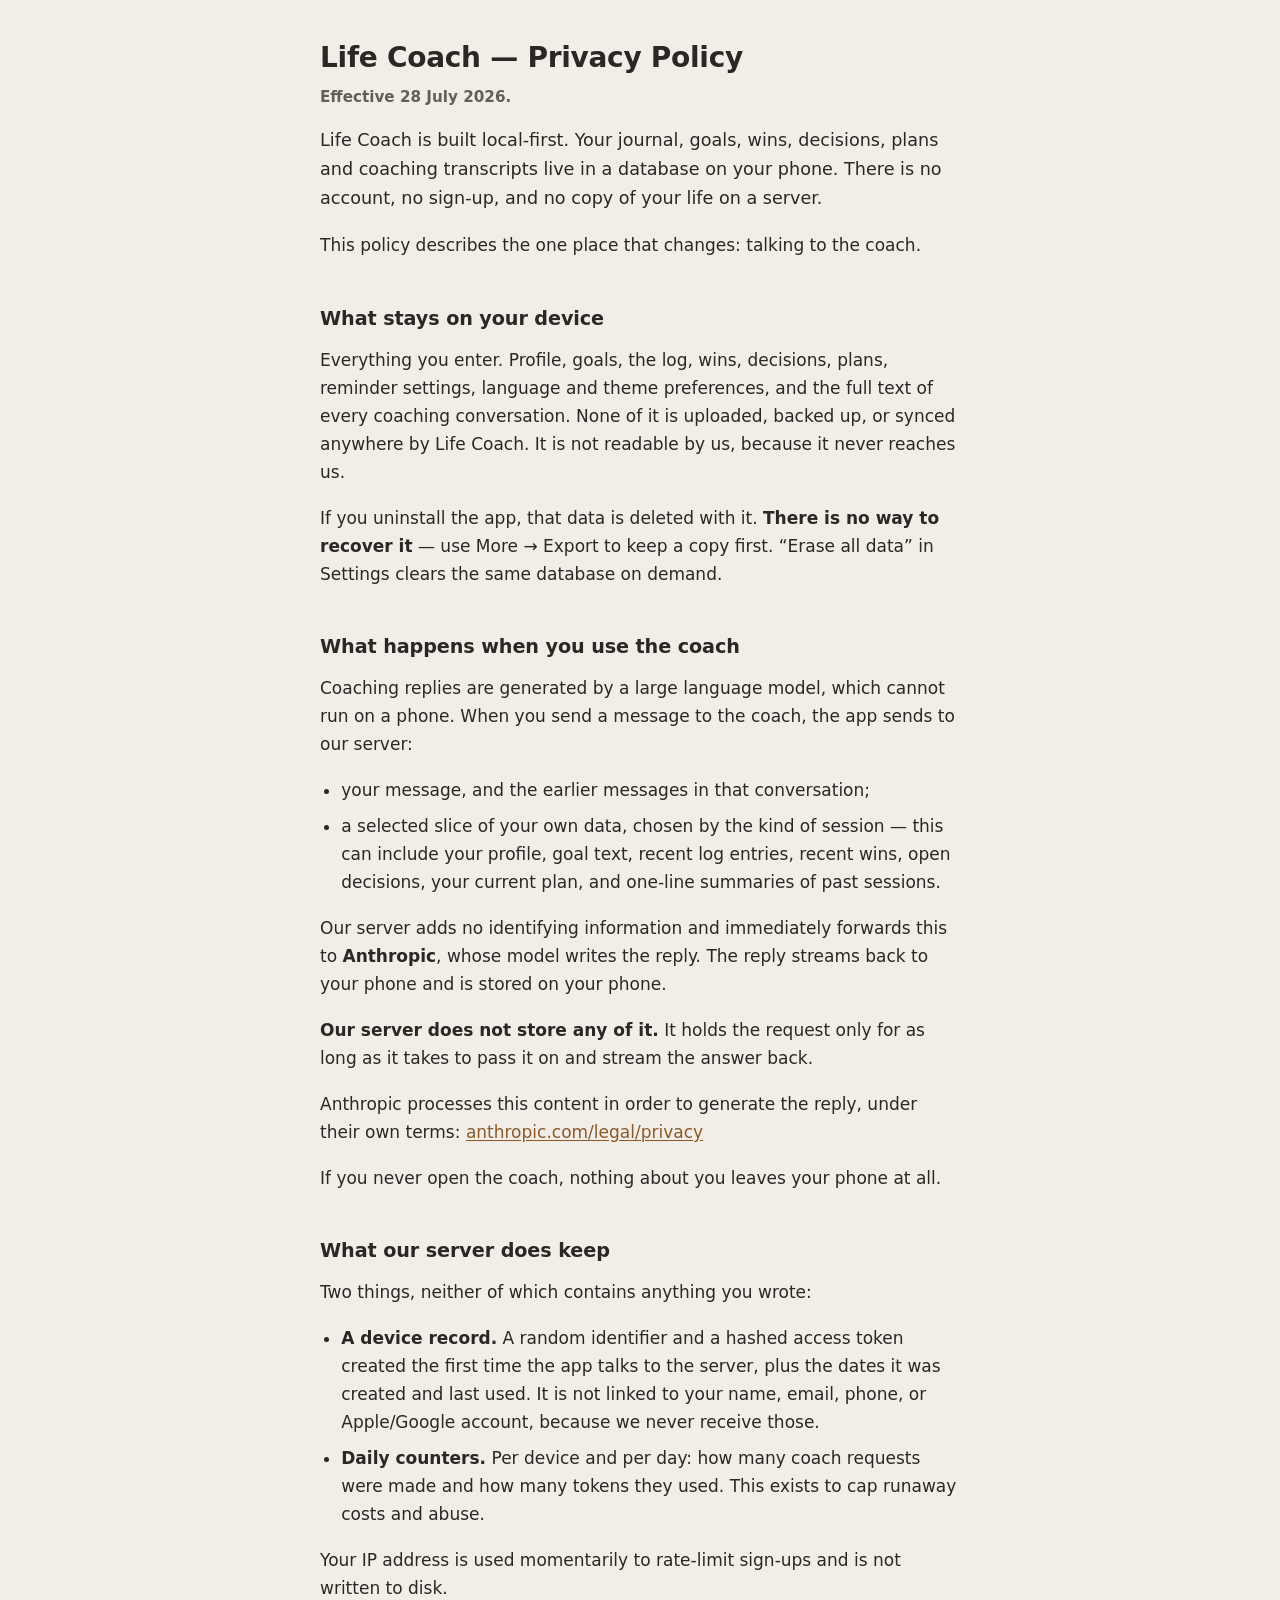
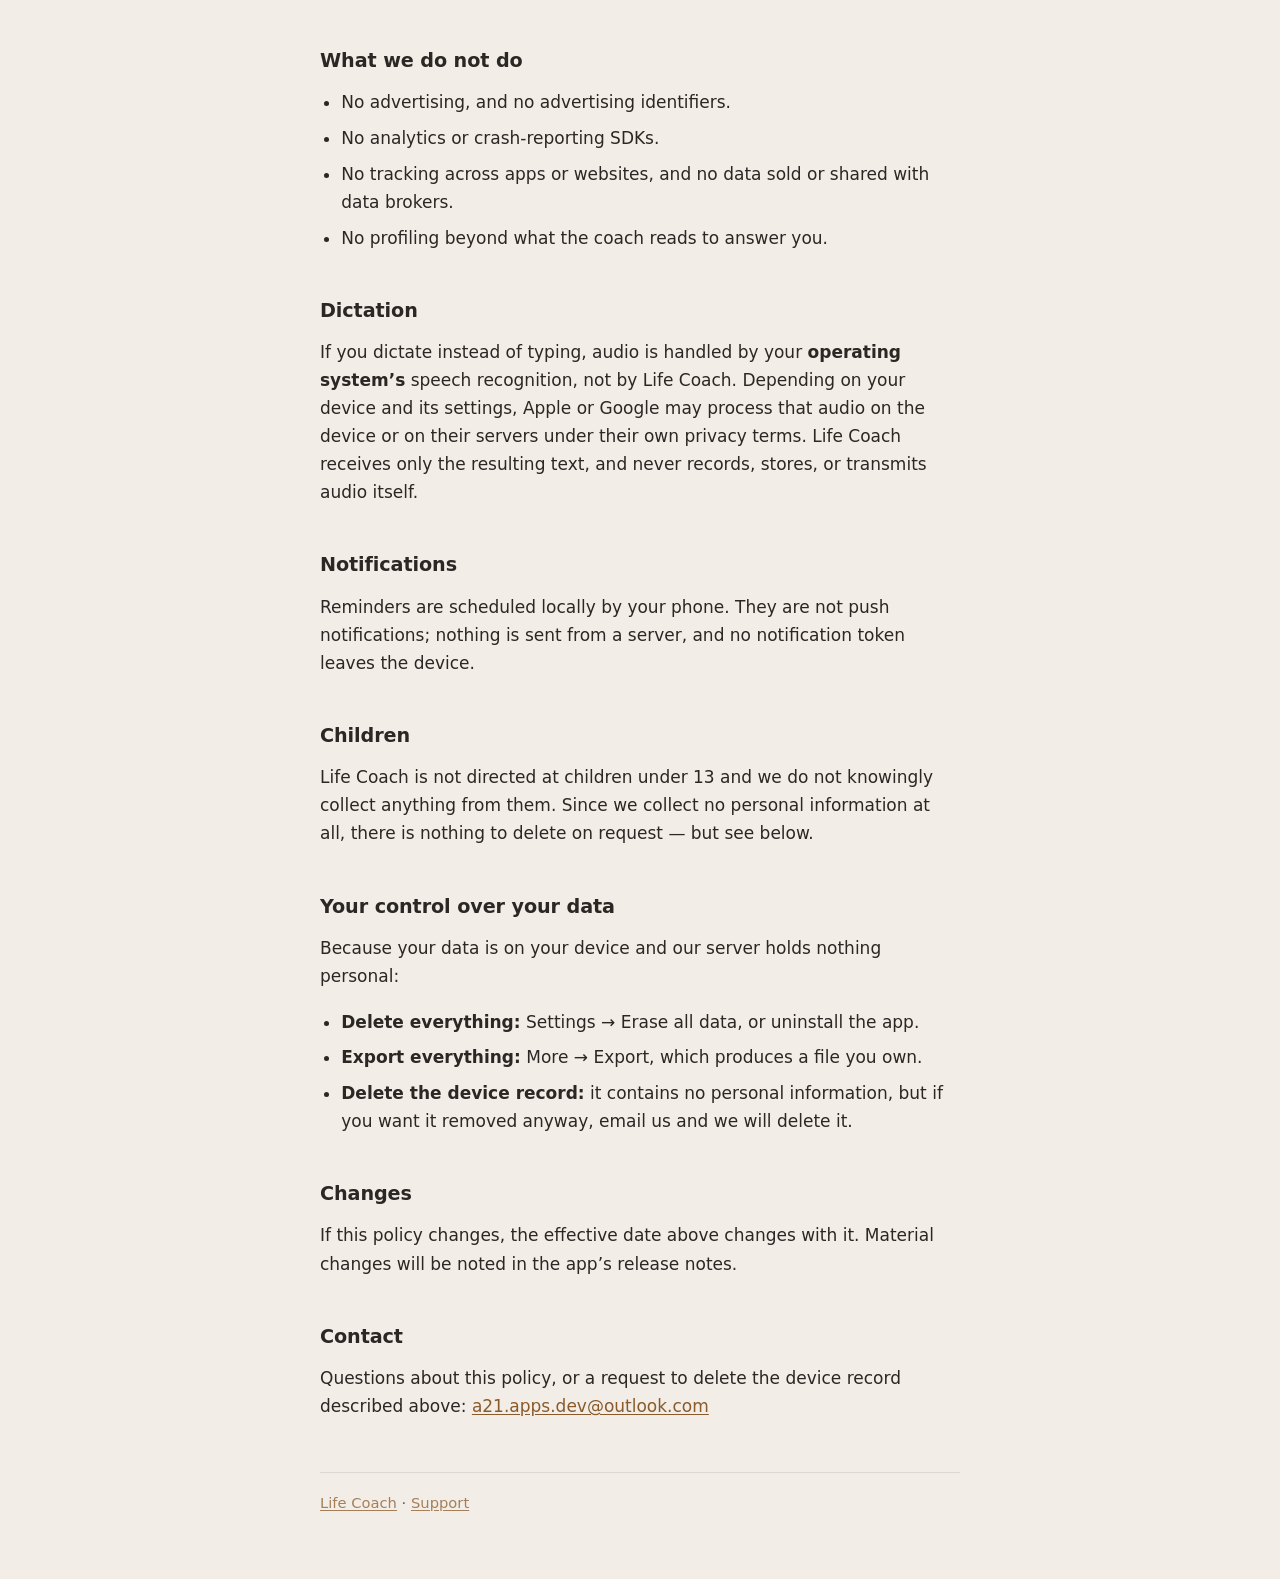
==== privacy-policy.html @ a93ba4fa "Publish the privacy policy and support page Both stores require each of these to be a reachable URL," ====
<!doctype html>
<html lang="en">
<head>
<meta charset="utf-8">
<meta name="viewport" content="width=device-width, initial-scale=1">
<title>Privacy Policy — Life Coach</title>
<meta name="description" content="Life Coach is local-first: your journal, goals and coaching transcripts are stored on your phone, not on a server.">
<link rel="stylesheet" href="style.css">
</head>
<body>
<main>

<h1>Life Coach — Privacy Policy</h1>
<p class="meta"><strong>Effective 28 July 2026.</strong></p>

<p class="lede">Life Coach is built local-first. Your journal, goals, wins,
decisions, plans and coaching transcripts live in a database on your phone.
There is no account, no sign-up, and no copy of your life on a server.</p>

<p>This policy describes the one place that changes: talking to the coach.</p>

<h2>What stays on your device</h2>

<p>Everything you enter. Profile, goals, the log, wins, decisions, plans,
reminder settings, language and theme preferences, and the full text of every
coaching conversation. None of it is uploaded, backed up, or synced anywhere by
Life Coach. It is not readable by us, because it never reaches us.</p>

<p>If you uninstall the app, that data is deleted with it. <strong>There is no
way to recover it</strong> — use More → Export to keep a copy first. “Erase all
data” in Settings clears the same database on demand.</p>

<h2>What happens when you use the coach</h2>

<p>Coaching replies are generated by a large language model, which cannot run on
a phone. When you send a message to the coach, the app sends to our server:</p>

<ul>
  <li>your message, and the earlier messages in that conversation;</li>
  <li>a selected slice of your own data, chosen by the kind of session — this
    can include your profile, goal text, recent log entries, recent wins, open
    decisions, your current plan, and one-line summaries of past sessions.</li>
</ul>

<p>Our server adds no identifying information and immediately forwards this to
<strong>Anthropic</strong>, whose model writes the reply. The reply streams back
to your phone and is stored on your phone.</p>

<p><strong>Our server does not store any of it.</strong> It holds the request
only for as long as it takes to pass it on and stream the answer back.</p>

<p>Anthropic processes this content in order to generate the reply, under their
own terms: <a href="https://www.anthropic.com/legal/privacy">anthropic.com/legal/privacy</a></p>

<p>If you never open the coach, nothing about you leaves your phone at all.</p>

<h2>What our server does keep</h2>

<p>Two things, neither of which contains anything you wrote:</p>

<ul>
  <li><strong>A device record.</strong> A random identifier and a hashed access
    token created the first time the app talks to the server, plus the dates it
    was created and last used. It is not linked to your name, email, phone, or
    Apple/Google account, because we never receive those.</li>
  <li><strong>Daily counters.</strong> Per device and per day: how many coach
    requests were made and how many tokens they used. This exists to cap runaway
    costs and abuse.</li>
</ul>

<p>Your IP address is used momentarily to rate-limit sign-ups and is not written
to disk.</p>

<h2>What we do not do</h2>

<ul>
  <li>No advertising, and no advertising identifiers.</li>
  <li>No analytics or crash-reporting SDKs.</li>
  <li>No tracking across apps or websites, and no data sold or shared with data
    brokers.</li>
  <li>No profiling beyond what the coach reads to answer you.</li>
</ul>

<h2>Dictation</h2>

<p>If you dictate instead of typing, audio is handled by your <strong>operating
system’s</strong> speech recognition, not by Life Coach. Depending on your
device and its settings, Apple or Google may process that audio on the device or
on their servers under their own privacy terms. Life Coach receives only the
resulting text, and never records, stores, or transmits audio itself.</p>

<h2>Notifications</h2>

<p>Reminders are scheduled locally by your phone. They are not push
notifications; nothing is sent from a server, and no notification token leaves
the device.</p>

<h2>Children</h2>

<p>Life Coach is not directed at children under 13 and we do not knowingly
collect anything from them. Since we collect no personal information at all,
there is nothing to delete on request — but see below.</p>

<h2>Your control over your data</h2>

<p>Because your data is on your device and our server holds nothing personal:</p>

<ul>
  <li><strong>Delete everything:</strong> Settings → Erase all data, or uninstall
    the app.</li>
  <li><strong>Export everything:</strong> More → Export, which produces a file
    you own.</li>
  <li><strong>Delete the device record:</strong> it contains no personal
    information, but if you want it removed anyway, email us and we will delete
    it.</li>
</ul>

<h2>Changes</h2>

<p>If this policy changes, the effective date above changes with it. Material
changes will be noted in the app’s release notes.</p>

<h2>Contact</h2>

<p>Questions about this policy, or a request to delete the device record
described above:
<a href="mailto:a21.apps.dev@outlook.com">a21.apps.dev@outlook.com</a></p>

<footer>
  <a href="./">Life Coach</a> · <a href="support.html">Support</a>
</footer>

</main>
</body>
</html>
---- style.css ----
/*
 * One stylesheet, no web fonts, no CDN, no analytics. Deliberate: these pages
 * are the privacy policy and support page for an app whose whole claim is that
 * it doesn't phone home. A Google Fonts <link> here would make a request to a
 * third party on the very page promising it doesn't — so everything is local
 * and the system font stack does the work.
 */

:root { color-scheme: light dark; }

* { box-sizing: border-box; }

body {
  margin: 0;
  padding: 2.5rem 1.25rem 4rem;
  font-family: ui-sans-serif, system-ui, -apple-system, "Segoe UI", Roboto,
    "Helvetica Neue", Arial, sans-serif;
  font-size: 1.0625rem;
  line-height: 1.65;
  /* softLight.bg / softDark.bg from the app's theme.ts, so the pages read as
     part of the same product rather than a bolted-on legal appendix. */
  background: #f2eee7;
  color: #2b2724;
  -webkit-text-size-adjust: 100%;
}

main { max-width: 40rem; margin: 0 auto; }

h1 {
  font-size: 1.75rem;
  line-height: 1.25;
  letter-spacing: -0.01em;
  margin: 0 0 0.35em;
}

h2 {
  font-size: 1.2rem;
  letter-spacing: -0.005em;
  margin: 2.25em 0 0.6em;
}

h3 { font-size: 1.03rem; margin: 1.9em 0 0.4em; }

p, ul, ol { margin: 0 0 1.05em; }
ul { padding-left: 1.25em; }
li { margin-bottom: 0.45em; }

a { color: #8a5a2b; text-underline-offset: 2px; }
a:hover { text-decoration-thickness: 2px; }

strong { font-weight: 650; }

hr {
  border: 0;
  border-top: 1px solid rgba(0, 0, 0, 0.12);
  margin: 2.5em 0;
}

.lede { font-size: 1.1rem; }
.meta { font-size: 0.95rem; opacity: 0.72; }

.nav { margin: 0 0 2em; font-size: 0.95rem; }

footer {
  margin-top: 3.5em;
  padding-top: 1.25em;
  border-top: 1px solid rgba(0, 0, 0, 0.12);
  font-size: 0.92rem;
  opacity: 0.75;
}

@media (prefers-color-scheme: dark) {
  body { background: #191817; color: #e6e1d9; }
  a { color: #d8a76a; }
  hr, footer { border-color: rgba(255, 255, 255, 0.14); }
}
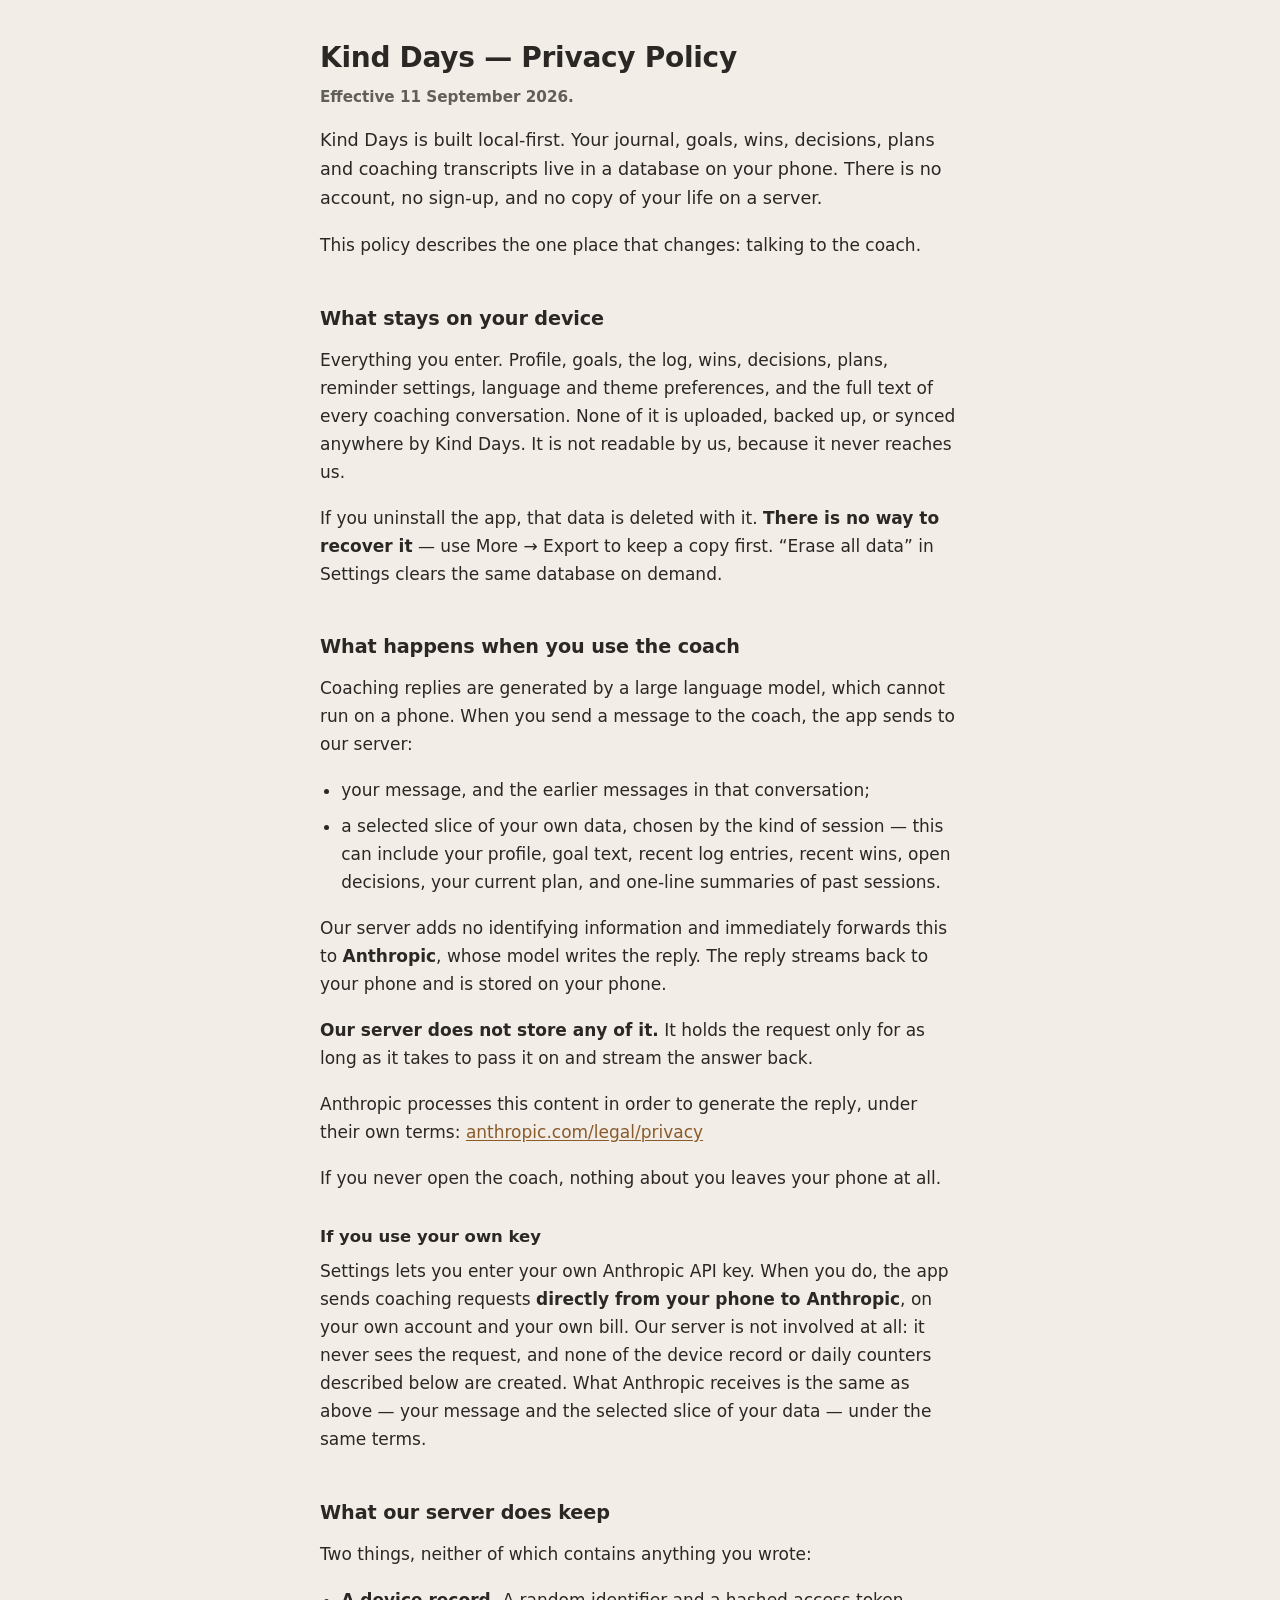
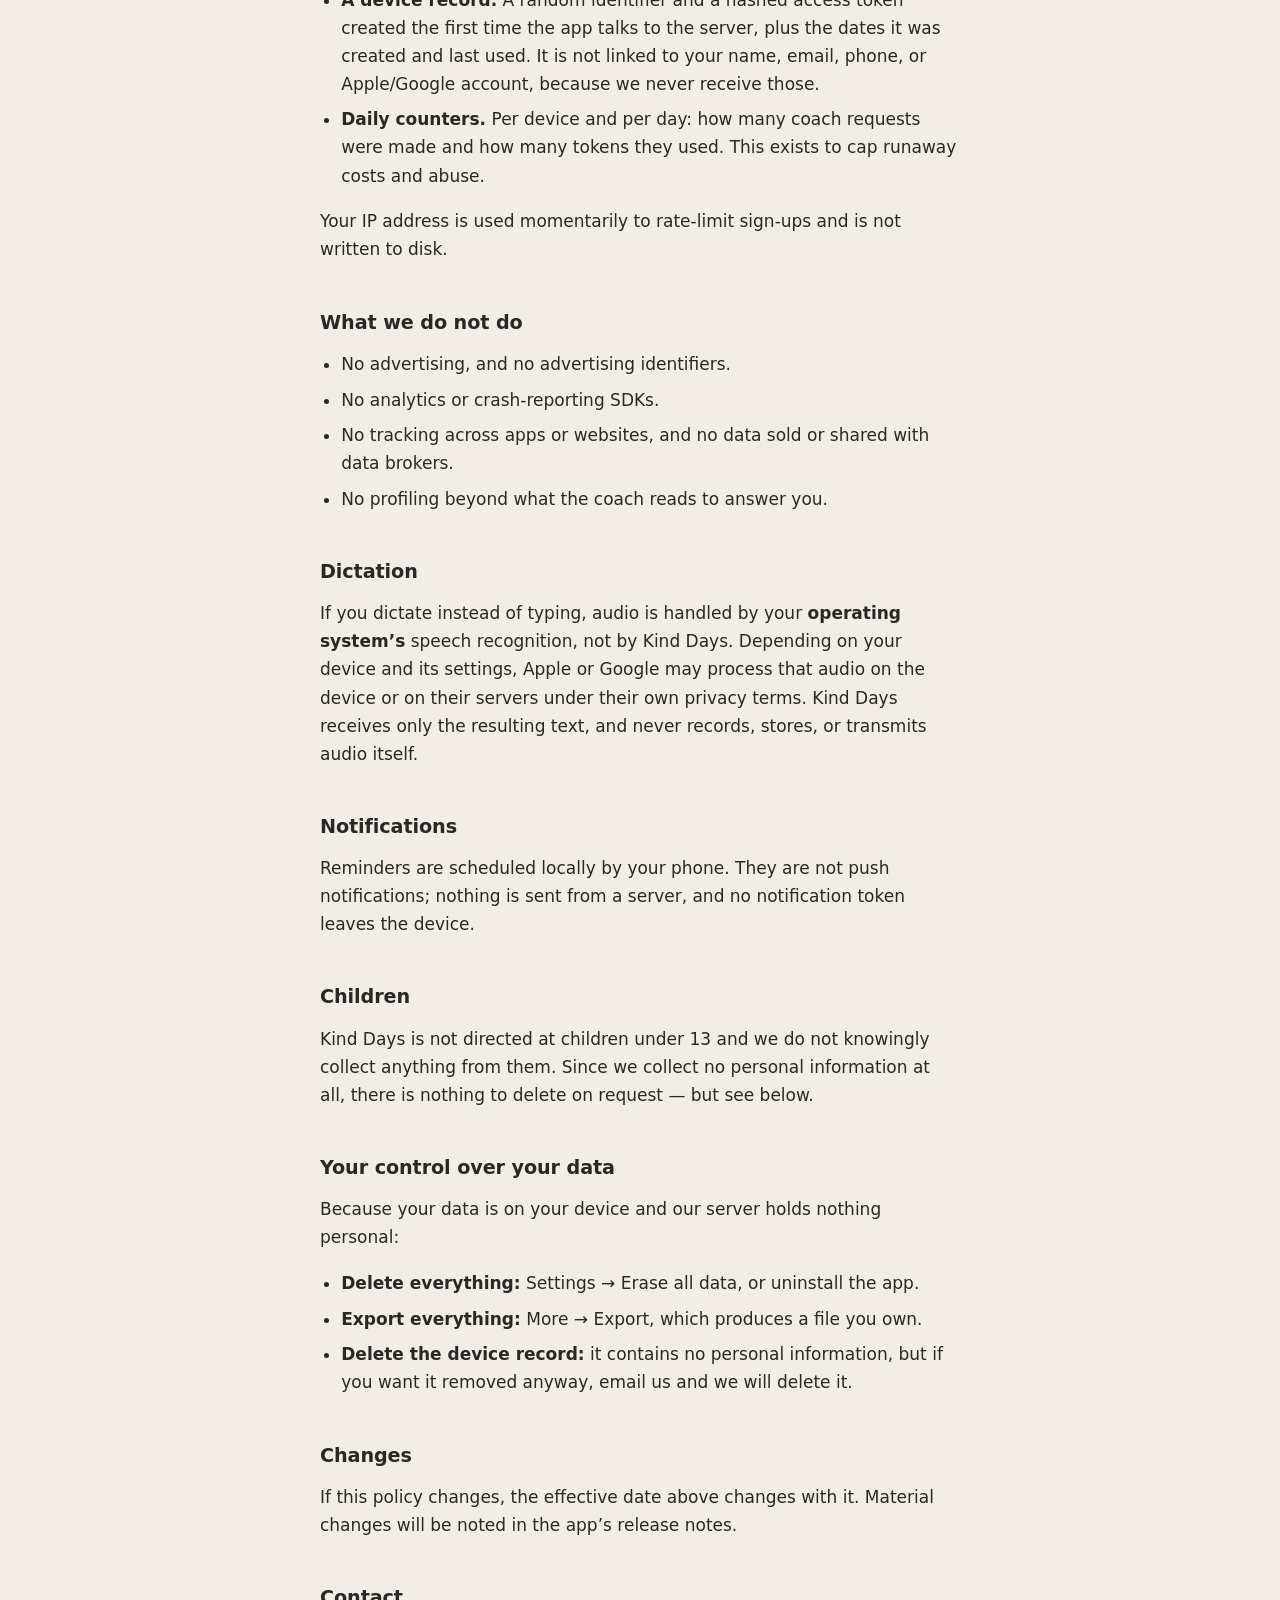
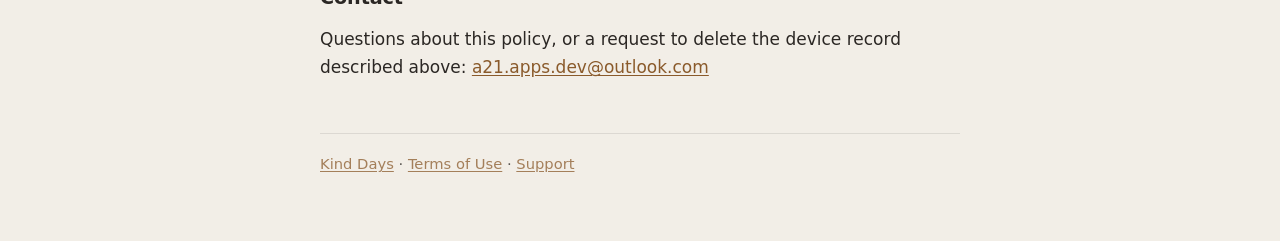
==== commit 2f86ab93: "Kind Days: the coach ships free during early access, terms gain governing law The pages catch up wit" ====
--- a/privacy-policy.html
+++ b/privacy-policy.html
@@ -3,17 +3,17 @@
 <head>
 <meta charset="utf-8">
 <meta name="viewport" content="width=device-width, initial-scale=1">
-<title>Privacy Policy — Life Coach</title>
-<meta name="description" content="Life Coach is local-first: your journal, goals and coaching transcripts are stored on your phone, not on a server.">
+<title>Privacy Policy — Kind Days</title>
+<meta name="description" content="Kind Days is local-first: your journal, goals and coaching transcripts are stored on your phone, not on a server.">
 <link rel="stylesheet" href="style.css">
 </head>
 <body>
 <main>
 
-<h1>Life Coach — Privacy Policy</h1>
-<p class="meta"><strong>Effective 28 July 2026.</strong></p>
+<h1>Kind Days — Privacy Policy</h1>
+<p class="meta"><strong>Effective 11 September 2026.</strong></p>
 
-<p class="lede">Life Coach is built local-first. Your journal, goals, wins,
+<p class="lede">Kind Days is built local-first. Your journal, goals, wins,
 decisions, plans and coaching transcripts live in a database on your phone.
 There is no account, no sign-up, and no copy of your life on a server.</p>
 
@@ -24,7 +24,7 @@
 <p>Everything you enter. Profile, goals, the log, wins, decisions, plans,
 reminder settings, language and theme preferences, and the full text of every
 coaching conversation. None of it is uploaded, backed up, or synced anywhere by
-Life Coach. It is not readable by us, because it never reaches us.</p>
+Kind Days. It is not readable by us, because it never reaches us.</p>
 
 <p>If you uninstall the app, that data is deleted with it. <strong>There is no
 way to recover it</strong> — use More → Export to keep a copy first. “Erase all
@@ -54,6 +54,15 @@
 
 <p>If you never open the coach, nothing about you leaves your phone at all.</p>
 
+<h3>If you use your own key</h3>
+
+<p>Settings lets you enter your own Anthropic API key. When you do, the app
+sends coaching requests <strong>directly from your phone to Anthropic</strong>,
+on your own account and your own bill. Our server is not involved at all: it
+never sees the request, and none of the device record or daily counters
+described below are created. What Anthropic receives is the same as above —
+your message and the selected slice of your data — under the same terms.</p>
+
 <h2>What our server does keep</h2>
 
 <p>Two things, neither of which contains anything you wrote:</p>
@@ -64,8 +73,8 @@
     was created and last used. It is not linked to your name, email, phone, or
     Apple/Google account, because we never receive those.</li>
   <li><strong>Daily counters.</strong> Per device and per day: how many coach
-    requests were made and how many tokens they used. This exists to cap runaway
-    costs and abuse.</li>
+    requests were made and how many tokens they used. This exists to cap
+    runaway costs and abuse.</li>
 </ul>
 
 <p>Your IP address is used momentarily to rate-limit sign-ups and is not written
@@ -84,9 +93,9 @@
 <h2>Dictation</h2>
 
 <p>If you dictate instead of typing, audio is handled by your <strong>operating
-system’s</strong> speech recognition, not by Life Coach. Depending on your
-device and its settings, Apple or Google may process that audio on the device or
-on their servers under their own privacy terms. Life Coach receives only the
+system’s</strong> speech recognition, not by Kind Days. Depending on your device
+and its settings, Apple or Google may process that audio on the device or on
+their servers under their own privacy terms. Kind Days receives only the
 resulting text, and never records, stores, or transmits audio itself.</p>
 
 <h2>Notifications</h2>
@@ -97,7 +106,7 @@
 
 <h2>Children</h2>
 
-<p>Life Coach is not directed at children under 13 and we do not knowingly
+<p>Kind Days is not directed at children under 13 and we do not knowingly
 collect anything from them. Since we collect no personal information at all,
 there is nothing to delete on request — but see below.</p>
 
@@ -106,8 +115,8 @@
 <p>Because your data is on your device and our server holds nothing personal:</p>
 
 <ul>
-  <li><strong>Delete everything:</strong> Settings → Erase all data, or uninstall
-    the app.</li>
+  <li><strong>Delete everything:</strong> Settings → Erase all data, or
+    uninstall the app.</li>
   <li><strong>Export everything:</strong> More → Export, which produces a file
     you own.</li>
   <li><strong>Delete the device record:</strong> it contains no personal
@@ -127,7 +136,7 @@
 <a href="mailto:a21.apps.dev@outlook.com">a21.apps.dev@outlook.com</a></p>
 
 <footer>
-  <a href="./">Life Coach</a> · <a href="support.html">Support</a>
+  <a href="./">Kind Days</a> · <a href="terms.html">Terms of Use</a> · <a href="support.html">Support</a>
 </footer>
 
 </main>
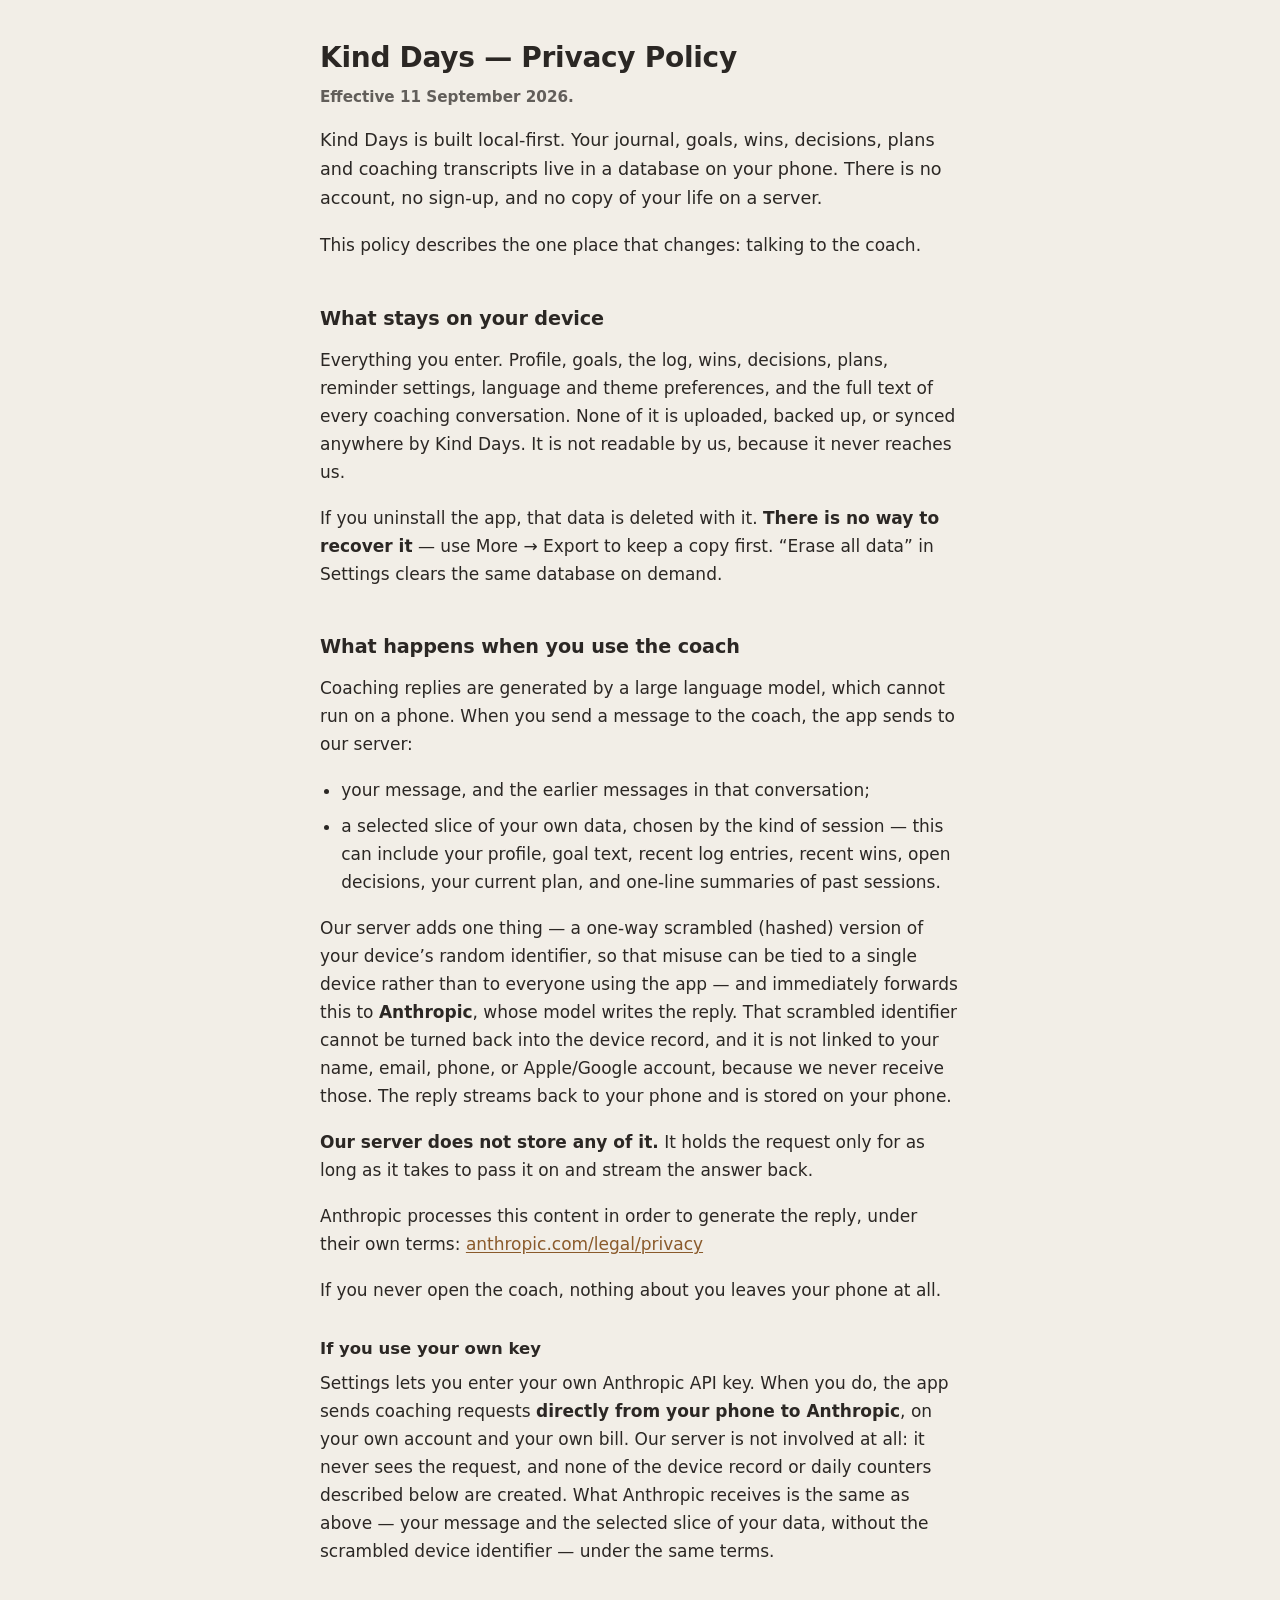
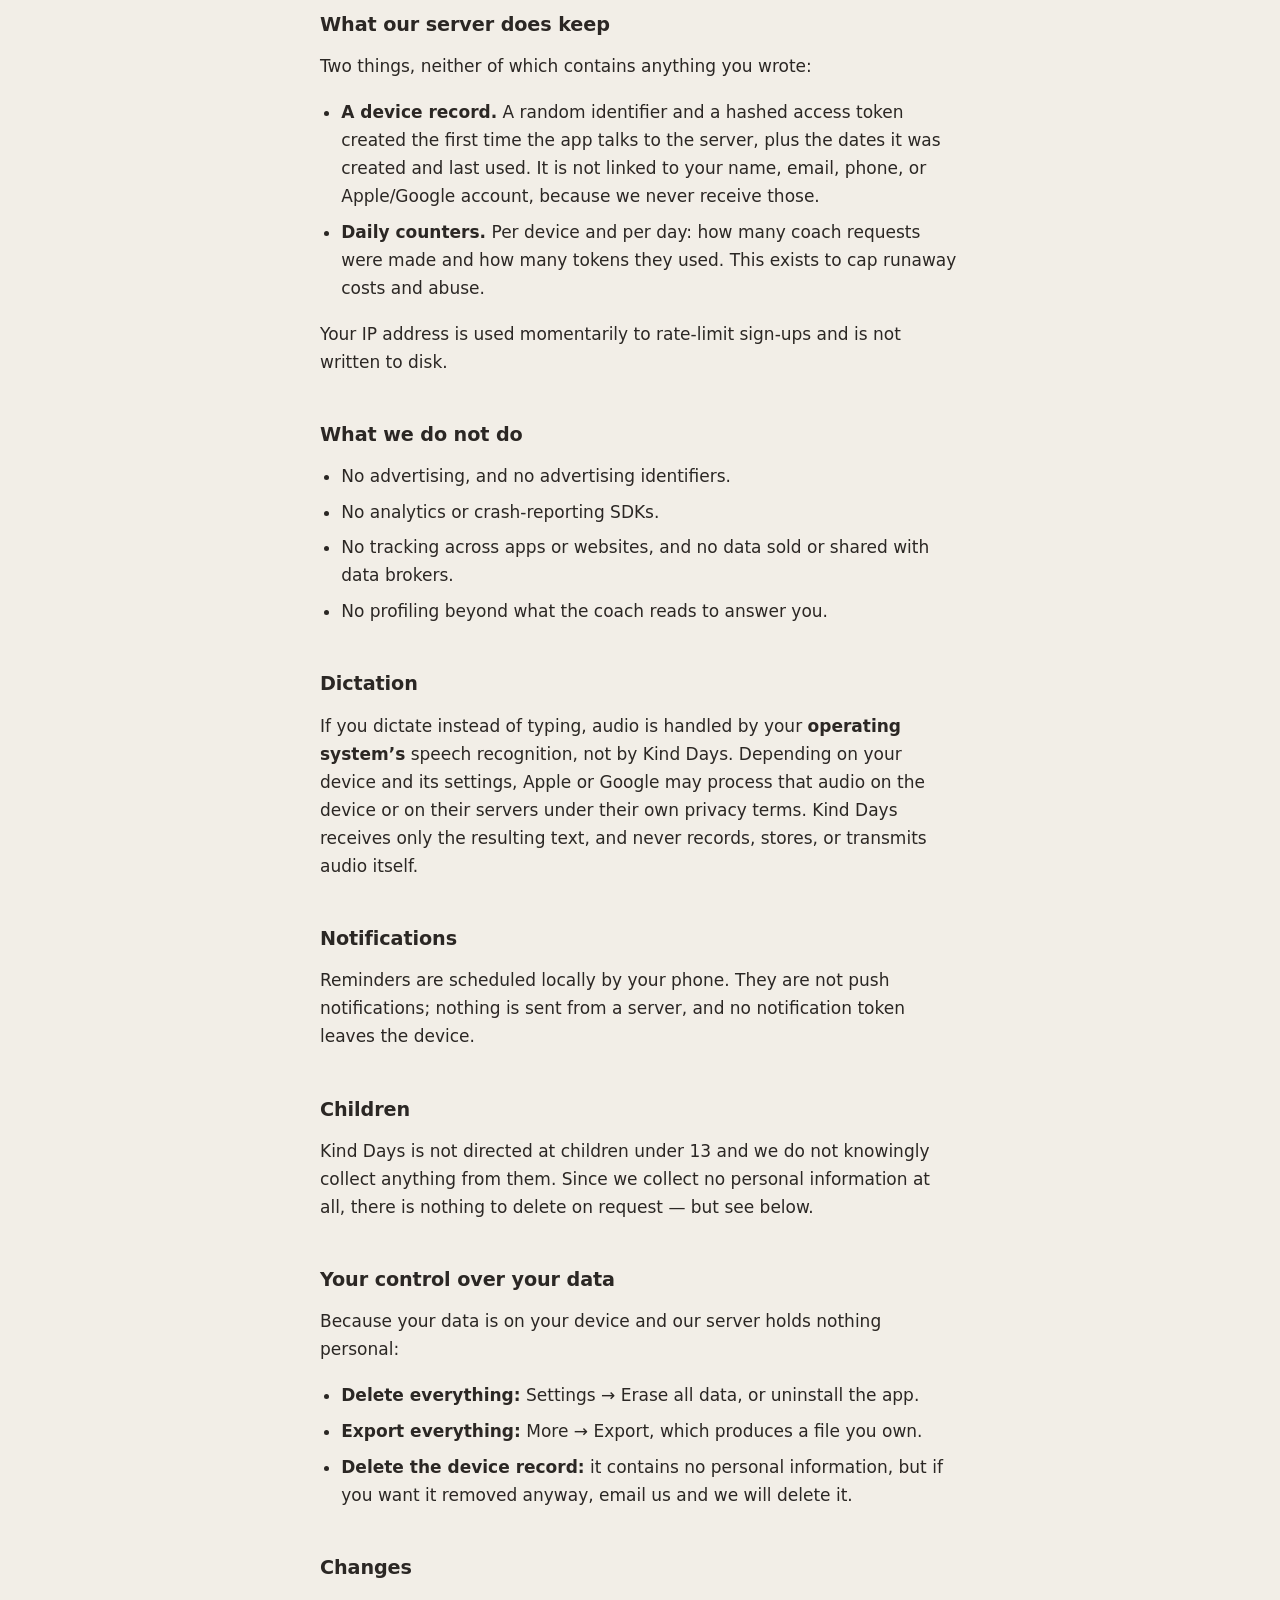
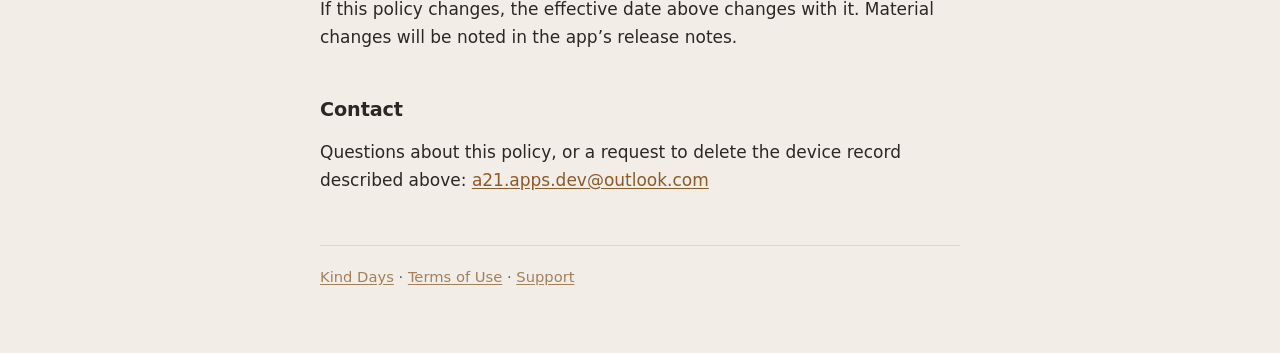
==== commit 2b7e8a85: "Kind Days is 18+, the server sends Anthropic a hashed device id, and the ceilings are described hone" ====
--- a/privacy-policy.html
+++ b/privacy-policy.html
@@ -42,9 +42,13 @@
     decisions, your current plan, and one-line summaries of past sessions.</li>
 </ul>
 
-<p>Our server adds no identifying information and immediately forwards this to
-<strong>Anthropic</strong>, whose model writes the reply. The reply streams back
-to your phone and is stored on your phone.</p>
+<p>Our server adds one thing — a one-way scrambled (hashed) version of your
+device’s random identifier, so that misuse can be tied to a single device
+rather than to everyone using the app — and immediately forwards this to
+<strong>Anthropic</strong>, whose model writes the reply. That scrambled
+identifier cannot be turned back into the device record, and it is not linked
+to your name, email, phone, or Apple/Google account, because we never receive
+those. The reply streams back to your phone and is stored on your phone.</p>
 
 <p><strong>Our server does not store any of it.</strong> It holds the request
 only for as long as it takes to pass it on and stream the answer back.</p>
@@ -61,7 +65,8 @@
 on your own account and your own bill. Our server is not involved at all: it
 never sees the request, and none of the device record or daily counters
 described below are created. What Anthropic receives is the same as above —
-your message and the selected slice of your data — under the same terms.</p>
+your message and the selected slice of your data, without the scrambled device
+identifier — under the same terms.</p>
 
 <h2>What our server does keep</h2>
 
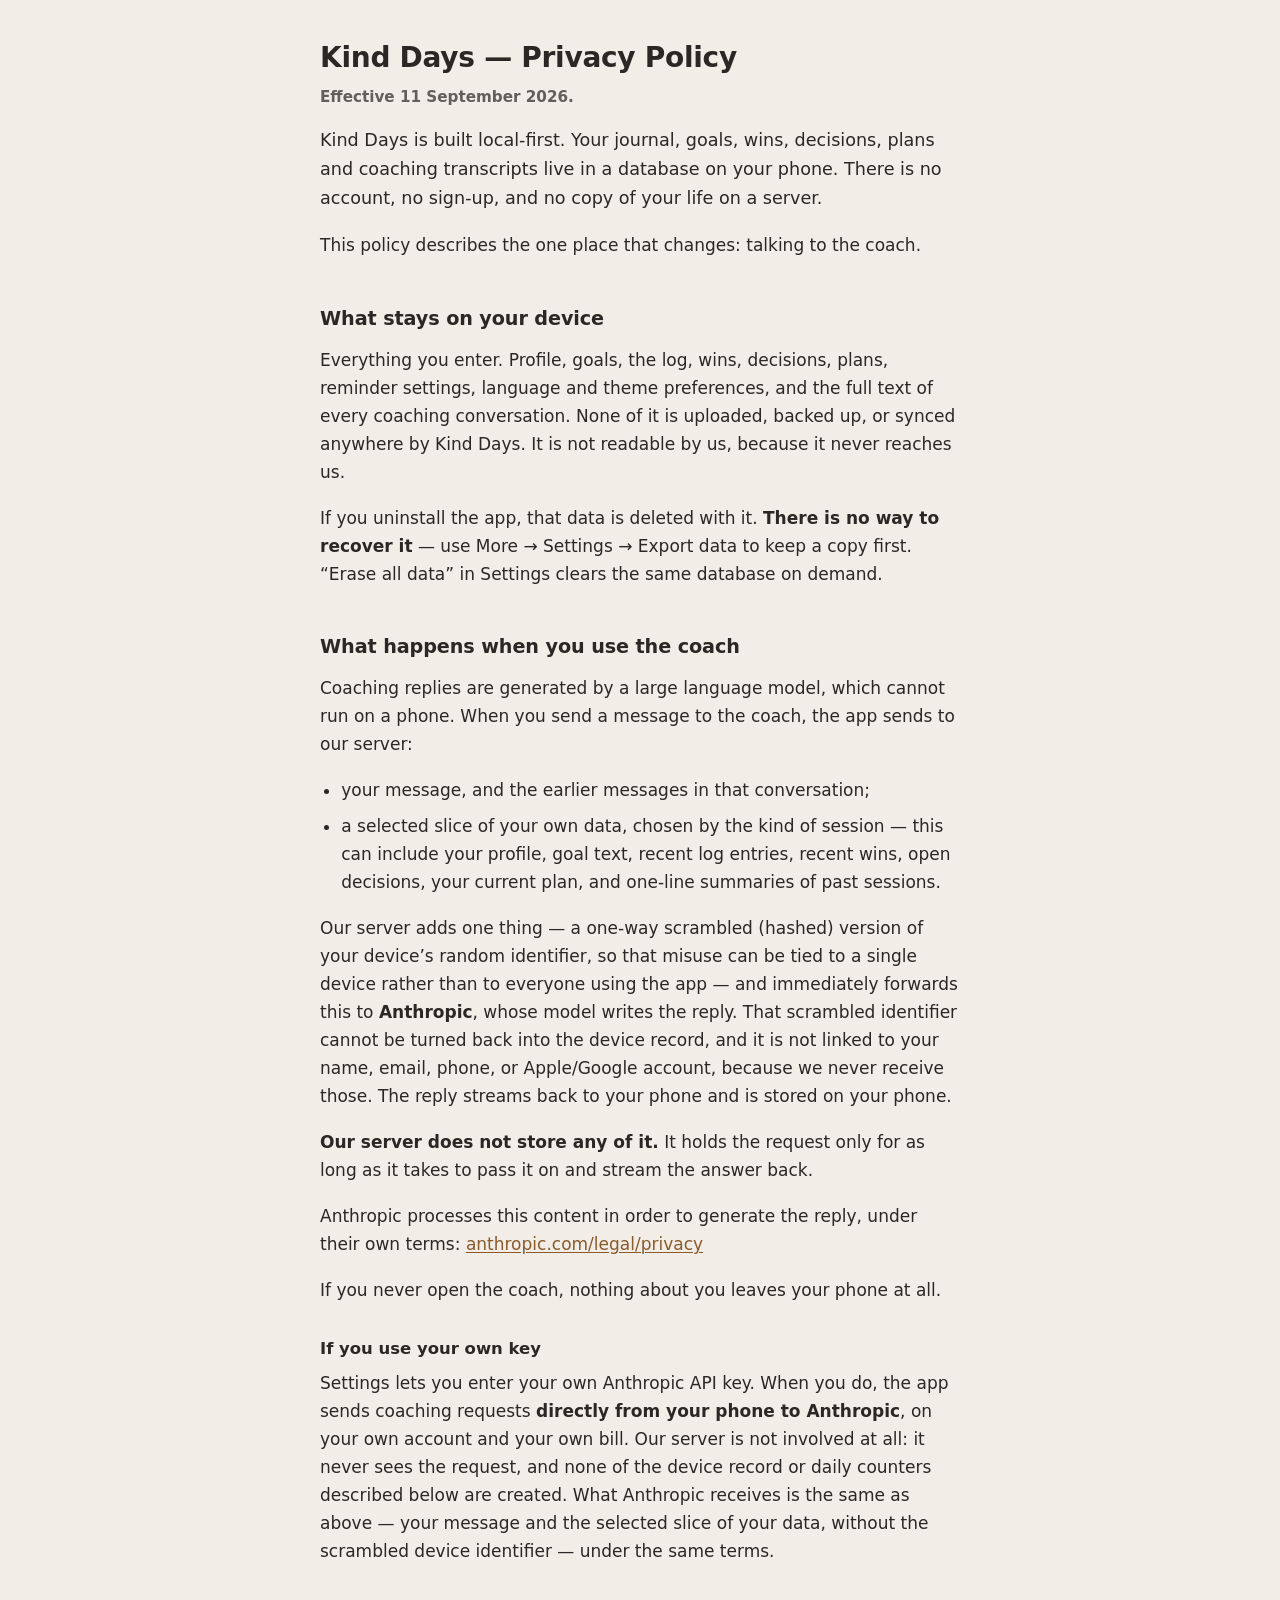
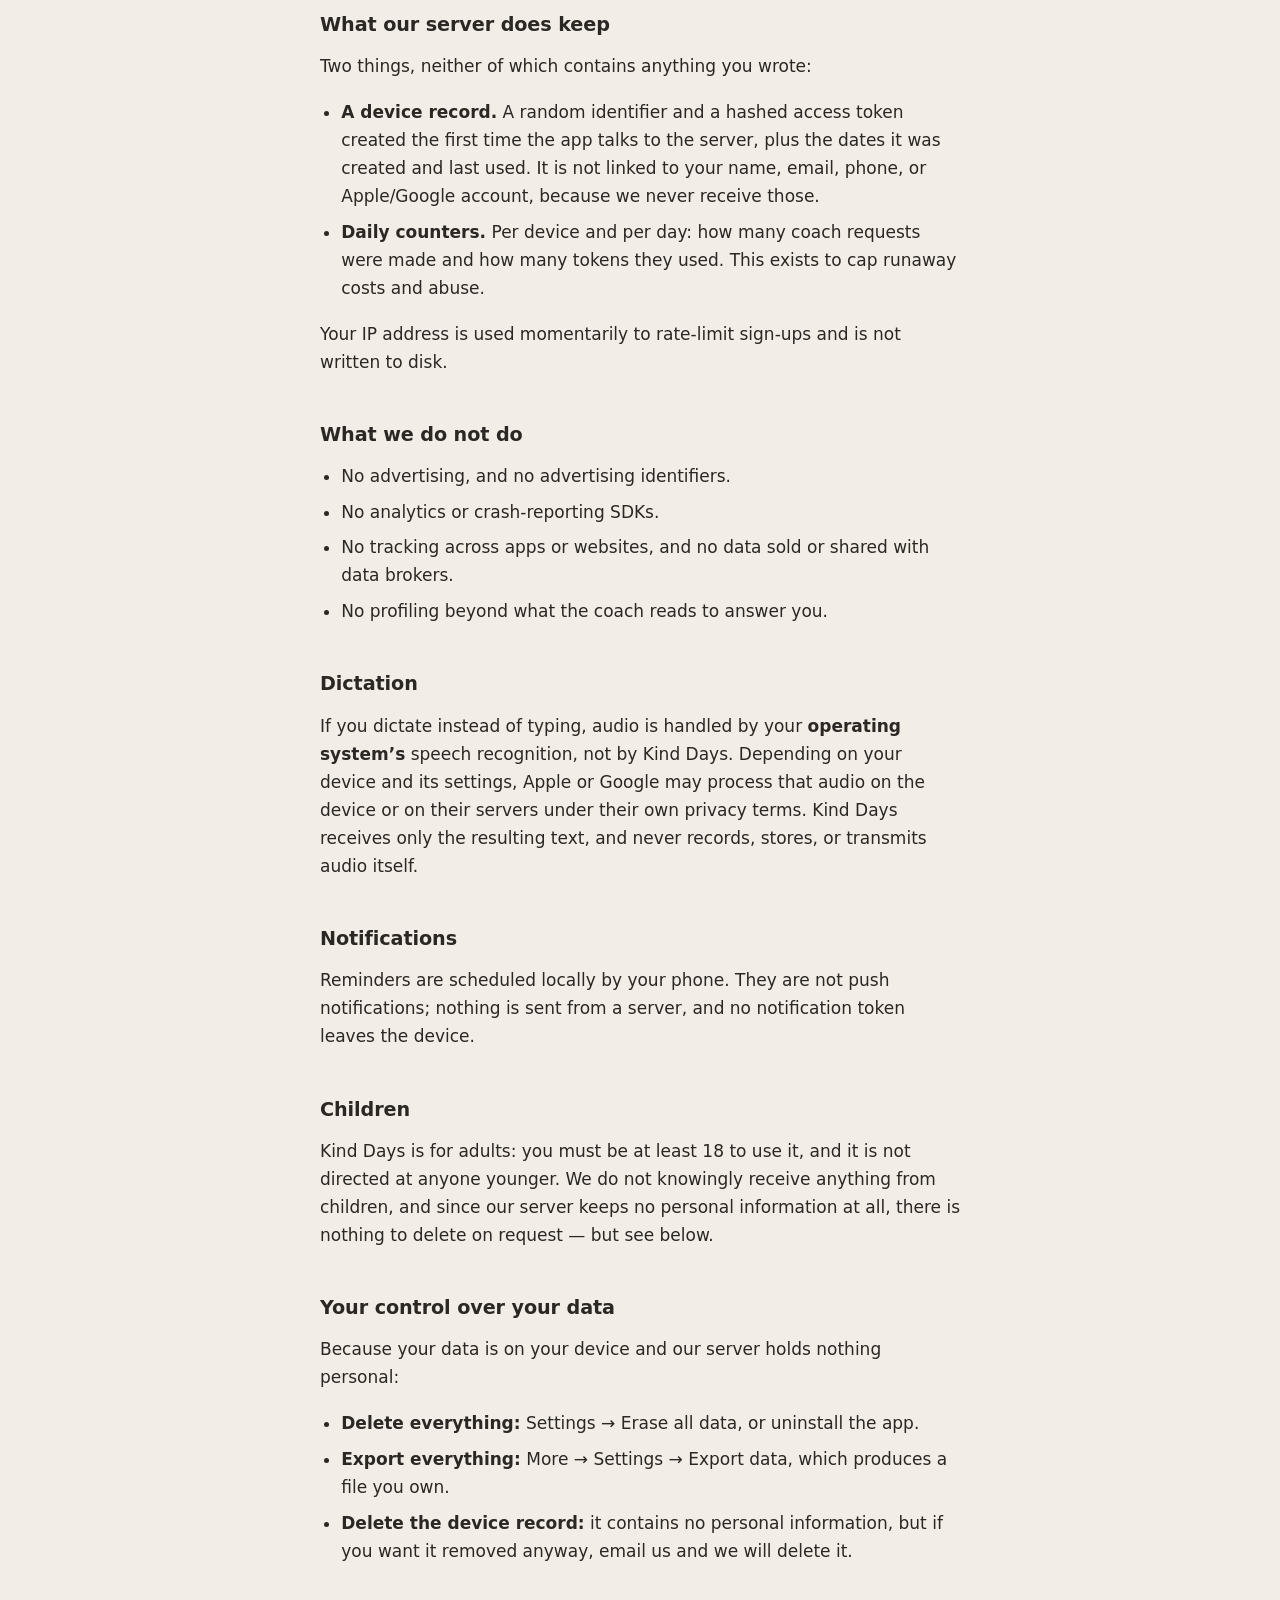
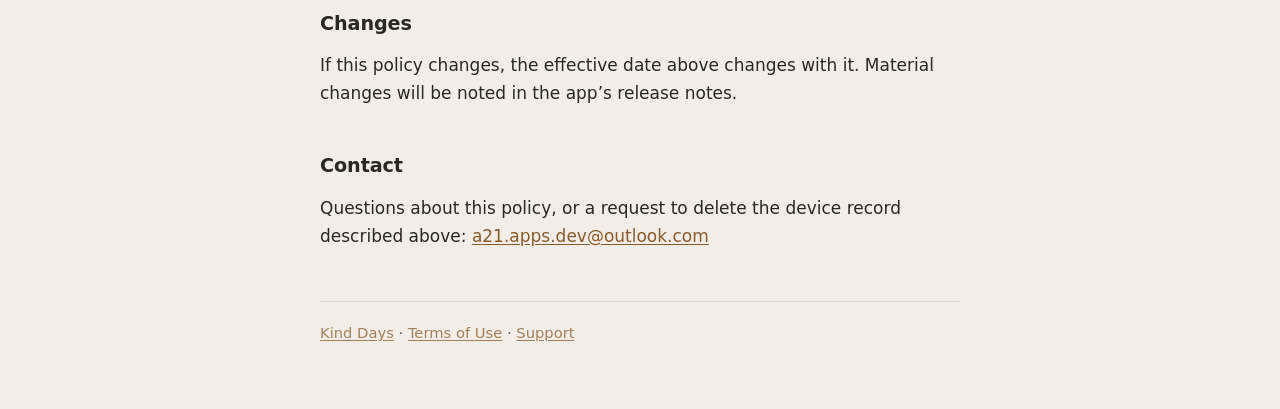
==== commit 85c490f2: "Point at the real Export path, and say 18+ in the privacy policy too Export and Import live under Mo" ====
--- a/privacy-policy.html
+++ b/privacy-policy.html
@@ -27,7 +27,7 @@
 Kind Days. It is not readable by us, because it never reaches us.</p>
 
 <p>If you uninstall the app, that data is deleted with it. <strong>There is no
-way to recover it</strong> — use More → Export to keep a copy first. “Erase all
+way to recover it</strong> — use More → Settings → Export data to keep a copy first. “Erase all
 data” in Settings clears the same database on demand.</p>
 
 <h2>What happens when you use the coach</h2>
@@ -111,9 +111,10 @@
 
 <h2>Children</h2>
 
-<p>Kind Days is not directed at children under 13 and we do not knowingly
-collect anything from them. Since we collect no personal information at all,
-there is nothing to delete on request — but see below.</p>
+<p>Kind Days is for adults: you must be at least 18 to use it, and it is not
+directed at anyone younger. We do not knowingly receive anything from children,
+and since our server keeps no personal information at all, there is nothing to
+delete on request — but see below.</p>
 
 <h2>Your control over your data</h2>
 
@@ -122,7 +123,7 @@
 <ul>
   <li><strong>Delete everything:</strong> Settings → Erase all data, or
     uninstall the app.</li>
-  <li><strong>Export everything:</strong> More → Export, which produces a file
+  <li><strong>Export everything:</strong> More → Settings → Export data, which produces a file
     you own.</li>
   <li><strong>Delete the device record:</strong> it contains no personal
     information, but if you want it removed anyway, email us and we will delete
